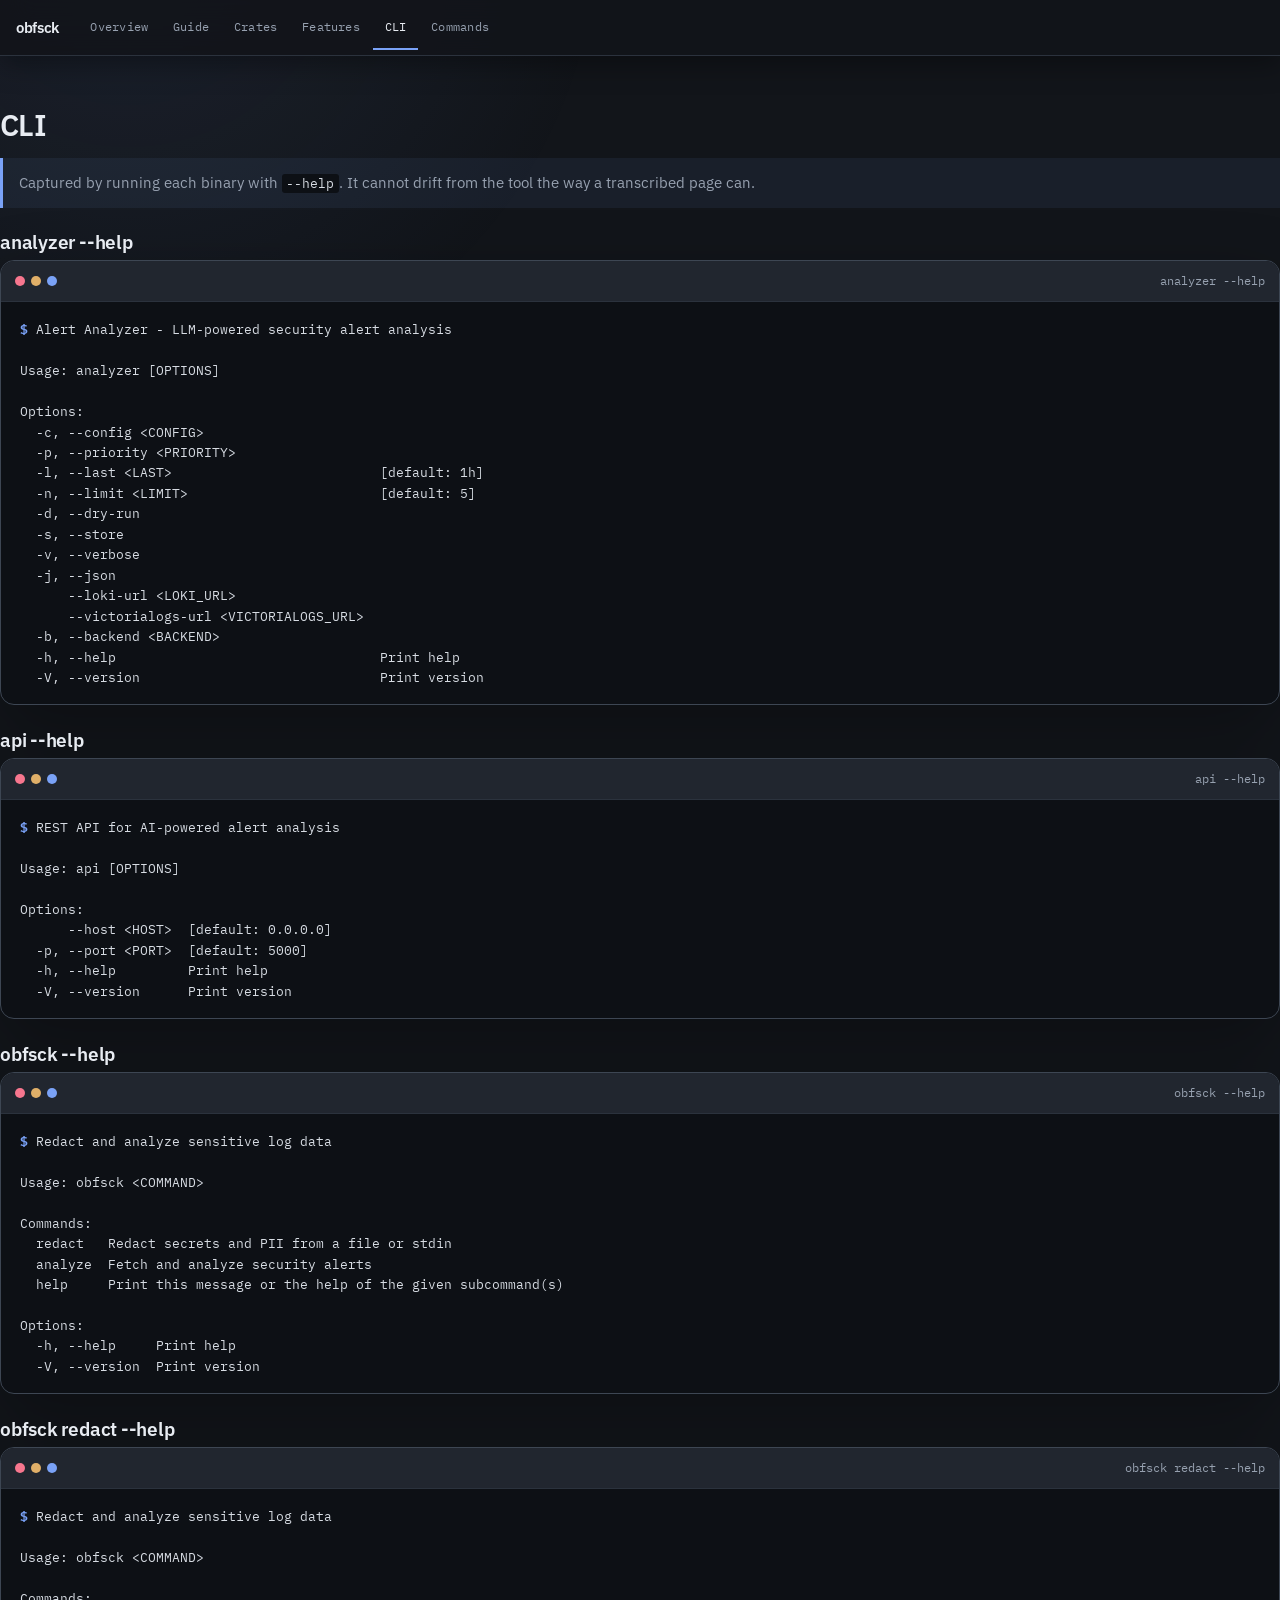
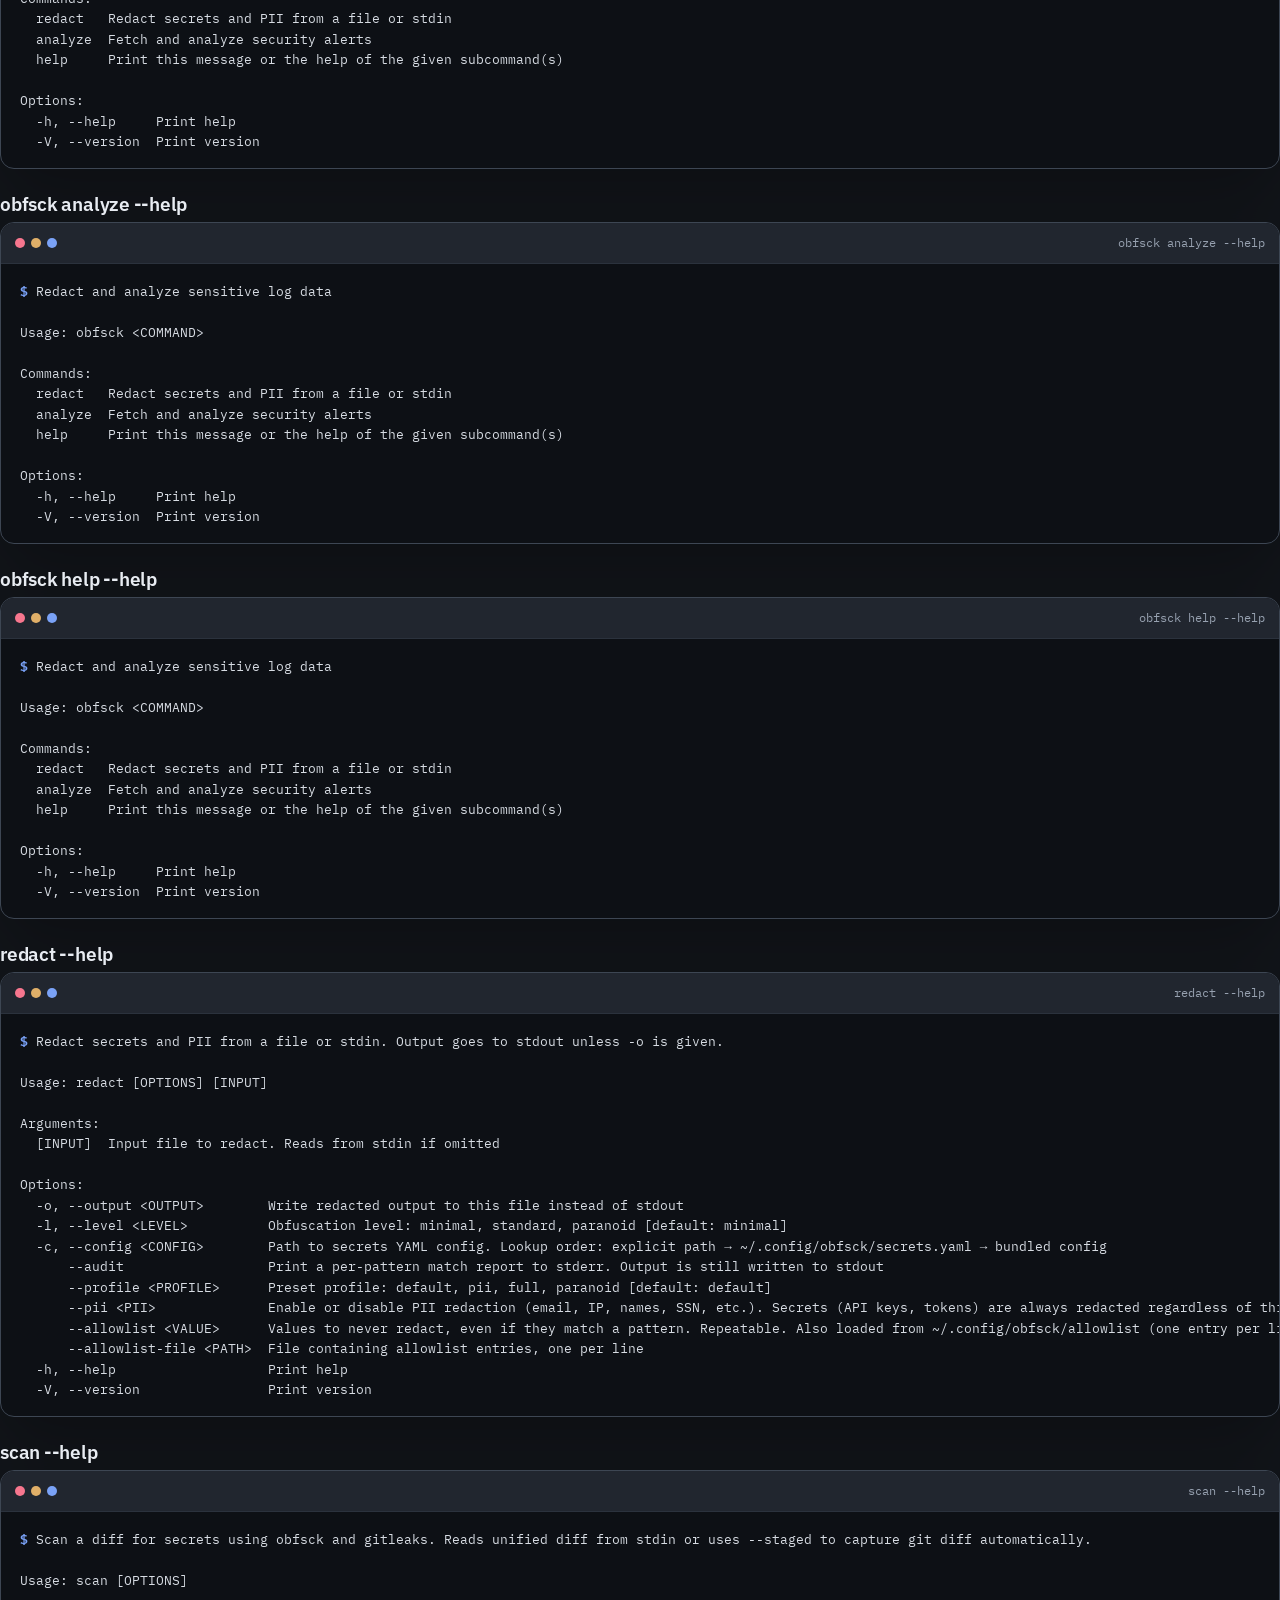
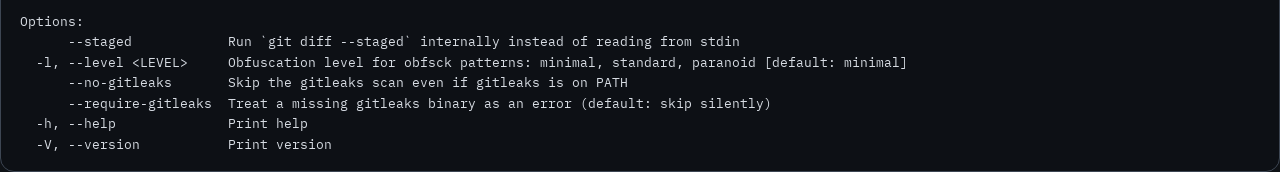
==== site/cli.html @ 1941f2d4 "docs(site): add public reference site and GitHub Pages deploy The crate had no public-facing surface" ====
<!doctype html>
<html lang="en">
  <head>
    <meta charset="utf-8">
    <meta name="viewport" content="width=device-width, initial-scale=1">
    <meta name="description" content="Redacts secrets and PII from log lines and structured text.">
    <title>obfsck CLI</title>
    <link rel="stylesheet" href="style.css">
  </head>
  <body>
    <a class="skip-link" href="#main">Skip to content</a>
    <nav class="nav" aria-label="Primary">
      <a href="index.html" class="brand">obfsck</a>
      <a href="index.html">Overview</a>
      <a href="guide.html">Guide</a>
      <a href="crates.html">Crates</a>
      <a href="features.html">Features</a>
      <a href="cli.html" aria-current="page">CLI</a>
      <a href="commands.html">Commands</a>
    </nav>

    <main id="main">
      <section id="cli" class="reveal">
        <h2>CLI</h2>
        <p class="note">
          Captured by running each binary with <code>--help</code>. It cannot
          drift from the tool the way a transcribed page can.
        </p>
        <h3 id="analyzer---help">analyzer --help</h3>
<div class="terminal">
  <div class="terminal-bar"><span class="label">analyzer --help</span></div>
  <pre><span class="prompt">$</span> Alert Analyzer - LLM-powered security alert analysis

Usage: analyzer [OPTIONS]

Options:
  -c, --config &lt;CONFIG&gt;                      
  -p, --priority &lt;PRIORITY&gt;                  
  -l, --last &lt;LAST&gt;                          [default: 1h]
  -n, --limit &lt;LIMIT&gt;                        [default: 5]
  -d, --dry-run                              
  -s, --store                                
  -v, --verbose                              
  -j, --json                                 
      --loki-url &lt;LOKI_URL&gt;                  
      --victorialogs-url &lt;VICTORIALOGS_URL&gt;  
  -b, --backend &lt;BACKEND&gt;                    
  -h, --help                                 Print help
  -V, --version                              Print version
</pre>
</div>
        <h3 id="api---help">api --help</h3>
<div class="terminal">
  <div class="terminal-bar"><span class="label">api --help</span></div>
  <pre><span class="prompt">$</span> REST API for AI-powered alert analysis

Usage: api [OPTIONS]

Options:
      --host &lt;HOST&gt;  [default: 0.0.0.0]
  -p, --port &lt;PORT&gt;  [default: 5000]
  -h, --help         Print help
  -V, --version      Print version
</pre>
</div>
        <h3 id="obfsck---help">obfsck --help</h3>
<div class="terminal">
  <div class="terminal-bar"><span class="label">obfsck --help</span></div>
  <pre><span class="prompt">$</span> Redact and analyze sensitive log data

Usage: obfsck &lt;COMMAND&gt;

Commands:
  redact   Redact secrets and PII from a file or stdin
  analyze  Fetch and analyze security alerts
  help     Print this message or the help of the given subcommand(s)

Options:
  -h, --help     Print help
  -V, --version  Print version
</pre>
</div>
        <h3 id="obfsck-redact---help">obfsck redact --help</h3>
<div class="terminal">
  <div class="terminal-bar"><span class="label">obfsck redact --help</span></div>
  <pre><span class="prompt">$</span> Redact and analyze sensitive log data

Usage: obfsck &lt;COMMAND&gt;

Commands:
  redact   Redact secrets and PII from a file or stdin
  analyze  Fetch and analyze security alerts
  help     Print this message or the help of the given subcommand(s)

Options:
  -h, --help     Print help
  -V, --version  Print version
</pre>
</div>
        <h3 id="obfsck-analyze---help">obfsck analyze --help</h3>
<div class="terminal">
  <div class="terminal-bar"><span class="label">obfsck analyze --help</span></div>
  <pre><span class="prompt">$</span> Redact and analyze sensitive log data

Usage: obfsck &lt;COMMAND&gt;

Commands:
  redact   Redact secrets and PII from a file or stdin
  analyze  Fetch and analyze security alerts
  help     Print this message or the help of the given subcommand(s)

Options:
  -h, --help     Print help
  -V, --version  Print version
</pre>
</div>
        <h3 id="obfsck-help---help">obfsck help --help</h3>
<div class="terminal">
  <div class="terminal-bar"><span class="label">obfsck help --help</span></div>
  <pre><span class="prompt">$</span> Redact and analyze sensitive log data

Usage: obfsck &lt;COMMAND&gt;

Commands:
  redact   Redact secrets and PII from a file or stdin
  analyze  Fetch and analyze security alerts
  help     Print this message or the help of the given subcommand(s)

Options:
  -h, --help     Print help
  -V, --version  Print version
</pre>
</div>
        <h3 id="redact---help">redact --help</h3>
<div class="terminal">
  <div class="terminal-bar"><span class="label">redact --help</span></div>
  <pre><span class="prompt">$</span> Redact secrets and PII from a file or stdin. Output goes to stdout unless -o is given.

Usage: redact [OPTIONS] [INPUT]

Arguments:
  [INPUT]  Input file to redact. Reads from stdin if omitted

Options:
  -o, --output &lt;OUTPUT&gt;        Write redacted output to this file instead of stdout
  -l, --level &lt;LEVEL&gt;          Obfuscation level: minimal, standard, paranoid [default: minimal]
  -c, --config &lt;CONFIG&gt;        Path to secrets YAML config. Lookup order: explicit path → ~/.config/obfsck/secrets.yaml → bundled config
      --audit                  Print a per-pattern match report to stderr. Output is still written to stdout
      --profile &lt;PROFILE&gt;      Preset profile: default, pii, full, paranoid [default: default]
      --pii &lt;PII&gt;              Enable or disable PII redaction (email, IP, names, SSN, etc.). Secrets (API keys, tokens) are always redacted regardless of this flag. Accepted values: on, off, true, false, yes, no, 1, 0 [default: on]
      --allowlist &lt;VALUE&gt;      Values to never redact, even if they match a pattern. Repeatable. Also loaded from ~/.config/obfsck/allowlist (one entry per line)
      --allowlist-file &lt;PATH&gt;  File containing allowlist entries, one per line
  -h, --help                   Print help
  -V, --version                Print version
</pre>
</div>
        <h3 id="scan---help">scan --help</h3>
<div class="terminal">
  <div class="terminal-bar"><span class="label">scan --help</span></div>
  <pre><span class="prompt">$</span> Scan a diff for secrets using obfsck and gitleaks. Reads unified diff from stdin or uses --staged to capture git diff automatically.

Usage: scan [OPTIONS]

Options:
      --staged            Run `git diff --staged` internally instead of reading from stdin
  -l, --level &lt;LEVEL&gt;     Obfuscation level for obfsck patterns: minimal, standard, paranoid [default: minimal]
      --no-gitleaks       Skip the gitleaks scan even if gitleaks is on PATH
      --require-gitleaks  Treat a missing gitleaks binary as an error (default: skip silently)
  -h, --help              Print help
  -V, --version           Print version
</pre>
</div>
      </section>
    </main>
  </body>
</html>
---- site/style.css ----
/* ============================================================
   obfsck -- static site stylesheet
   https://github.com/89jobrien/obfsck

   Assembled by the repo-reference-site skill. Three parts:

     1. design tokens (below)
     2. the SHARED COMPONENT LAYER, identical in every repo
     3. the signature section, at the end

   Edit (1) and (3) directly. To change (2), edit it in this skill and re-run
   scripts/assemble-css.sh for each repo; never hand-fork the middle.
   ============================================================ */

/* ============================================================
   obfsck — design tokens

   REPLACE: say why this palette fits this project and its audience.
   The pilots each justify theirs: minibox wears Gruvbox because its
   own terminal output does, sparkfile wears a drafting grid because
   it emits files. A palette picked because it looked tidy is the
   thing to avoid.

   Two inks beyond the accent carry meaning here; name what each one
   means before using it.
   ============================================================ */

/* Default faces are wired up and working, so the generated site validates
   the moment it is composed. fetch-fonts.sh must be run with the same
   families:

     bash fetch-fonts.sh <repo> "ibm-plex-sans:var" "ibm-plex-mono:400" "ibm-plex-mono:700"

   Swap the families and the blocks together -- a @font-face pointing at a
   file that was never fetched fails validation, not just the browser. */
@font-face {
  font-family: "IBM Plex Sans";
  font-style: normal;
  font-weight: 100 700;
  font-display: swap;
  src: url("fonts/ibm-plex-sans-latin-wght-normal.woff2") format("woff2");
  unicode-range: U+0000-00FF, U+0131, U+0152-0153, U+02BB-02BC, U+02C6, U+02DA, U+02DC,
    U+0304, U+0308, U+0329, U+2000-206F, U+20AC, U+2122, U+2191, U+2193, U+2212, U+2215,
    U+FEFF, U+FFFD;
}

@font-face {
  font-family: "IBM Plex Mono";
  font-style: normal;
  font-weight: 400;
  font-display: swap;
  src: url("fonts/ibm-plex-mono-latin-400-normal.woff2") format("woff2");
  unicode-range: U+0000-00FF, U+0131, U+0152-0153, U+02BB-02BC, U+02C6, U+02DA, U+02DC,
    U+0304, U+0308, U+0329, U+2000-206F, U+20AC, U+2122, U+2191, U+2193, U+2212, U+2215,
    U+FEFF, U+FFFD;
}

@font-face {
  font-family: "IBM Plex Mono";
  font-style: normal;
  font-weight: 700;
  font-display: swap;
  src: url("fonts/ibm-plex-mono-latin-700-normal.woff2") format("woff2");
  unicode-range: U+0000-00FF, U+0131, U+0152-0153, U+02BB-02BC, U+02C6, U+02DA, U+02DC,
    U+0304, U+0308, U+0329, U+2000-206F, U+20AC, U+2122, U+2191, U+2193, U+2212, U+2215,
    U+FEFF, U+FFFD;
}

:root {
  color-scheme: dark;

  /* type ---------------------------------------------------------------- */
  --font-display: "IBM Plex Sans", ui-sans-serif, system-ui, sans-serif;
  --font-body: "IBM Plex Sans", ui-sans-serif, system-ui, sans-serif;
  --font-mono: "IBM Plex Mono", ui-monospace, SFMono-Regular, monospace;

  --font-display-weight: 600;
  --font-body-weight: 400;
  --font-body-strong: 600;
  --display-tracking: -0.02em;
  --display-tracking-body: -0.012em;
  --brand-tracking: -0.02em;

  --font-size-xs: 0.72rem;
  --font-size-sm: 0.84rem;
  --font-size-md: 1.18rem;
  --font-size-lg: clamp(1.42rem, 2.6vw, 1.9rem);
  --font-size-2xl: clamp(2.1rem, 4.6vw, 3.3rem);
  --font-size-display: clamp(2.8rem, 9vw, 6rem);

  /* palette ------------------------------------------------------------- */
  --color-bg: #12151a;
  --color-surface: #191d24;
  --color-surface-raised: #21262f;
  --color-surface-sunken: #0d1015;
  --color-fg: #e8ecf2;
  --color-fg-muted: #97a1b0;
  --color-accent: #7aa2f7;
  --color-accent-hover: #9db9ff;
  --color-accent-fg: #0b0e13;
  --color-border: #2b323d;
  --color-border-strong: #3d4653;
  --color-focus: #f0b429;

  /* second ink: state this project's signature uses ------------------------ */
  --color-ink-2: #f0b429;

  --color-nav-bg: rgb(18 21 26 / 0.9);
  --color-row-hover: rgb(122 162 247 / 0.05);
  --color-note-bg: rgb(122 162 247 / 0.07);
  --color-pill-neutral-bg: rgb(151 161 176 / 0.15);
  --color-code-bg: #0d1015;
  --color-code-fg: #d7dce3;
  --color-terminal-bg: #0d1015;
  --color-terminal-fg: #d7dce3;
  --color-dot-1: #f7768e;
  --color-dot-2: #e0af68;
  --color-dot-3: #7aa2f7;

  --color-signal-ok: #7aa2f7;
  --color-signal-ok-bg: rgb(122 162 247 / 0.14);
  --color-signal-warn: #e0af68;
  --color-signal-warn-bg: rgb(224 175 104 / 0.15);
  --color-signal-err: #f7768e;
  --color-signal-err-bg: rgb(247 118 142 / 0.14);

  /* form ---------------------------------------------------------------- */
  --radius-xs: 3px;
  --radius: 8px;
  --radius-lg: 14px;
  --radius-pill: 3px;
  --content-width: 1080px;
  --content-width-narrow: 900px;
  --stat-columns: 4;
  --terminal-min-height: 18rem;

  --shadow-card: 0 10px 30px rgb(0 0 0 / 0.34);
  --shadow-terminal: 0 24px 70px rgb(0 0 0 / 0.3);
  --shadow-nav: 0 8px 28px rgb(0 0 0 / 0.36);
  --shadow-button: 0 8px 20px -8px rgb(122 162 247 / 0.5);

  /* atmosphere: state what these washes are doing ------------------------- */
  --atmosphere-image: radial-gradient(circle at 10% -8%, rgb(122 162 247 / 0.09), transparent 30rem);
  --atmosphere-size: auto;
  --grain-image: radial-gradient(rgb(232 236 242 / 0.03) 0.5px, transparent 0.5px);
  --grain-opacity: 1;
  --grain-blend: normal;
}

/* >>> SHARED-LAYER:BEGIN
   SHARED COMPONENT LAYER
   ------------------------------------------------------------------------
   This block is byte-identical in every repo that uses the reference-site
   pattern. It is the only part of a repo's site stylesheet that is not
   repo-specific.

   A repo's stylesheet is exactly three parts:

       1. design tokens       (:root, @font-face)  -- repo-specific
       2. SHARED COMPONENT LAYER (this block)    -- identical everywhere
       3. signature section   (at the end)        -- repo-specific

   Edit (1) and (3) freely. Change this block only by changing it in every
   repo at once -- scripts/assemble-css.sh does that and fails on drift.
   The site directory is site/ by default, overridable with SITE_DIR.

   Adding a class here means every repo gains it. That is the point: it keeps
   the sites one system instead of N forks.
   ---------------------------------------------------------------------- */

/* ============================================================
   SHARED COMPONENT LAYER
   Identical across crux, doob, and devloop. Do not edit
   per-repo: the design tokens above and the signature section
   below are the only repo-specific parts.
   ============================================================ */

/* --- reset --- */

*,
*::before,
*::after {
  box-sizing: border-box;
  margin: 0;
  padding: 0;
}

html {
  scroll-behavior: smooth;
  scroll-padding-top: 5rem;
}

body {
  min-width: 280px;
  min-height: 100vh;
  background: var(--color-bg);
  color: var(--color-fg);
  font-family: var(--font-body);
  font-size: 15px;
  font-weight: var(--font-body-weight);
  line-height: 1.7;
  -webkit-font-smoothing: antialiased;
  text-rendering: optimizeLegibility;
}

img,
svg {
  display: block;
  max-width: 100%;
  height: auto;
}

button,
input,
select,
textarea {
  font: inherit;
  color: inherit;
}

::selection {
  background: var(--color-accent);
  color: var(--color-accent-fg);
}

/* --- atmosphere ------------------------------------------------
   Two layers maximum, per the background bank. Each repo picks
   its recipe in the token block via --atmosphere-image. */

body::before {
  position: fixed;
  inset: 0;
  z-index: -2;
  background-image: var(--atmosphere-image);
  background-size: var(--atmosphere-size);
  content: "";
  pointer-events: none;
}

body::after {
  position: fixed;
  inset: 0;
  z-index: -1;
  opacity: var(--grain-opacity);
  background-image: var(--grain-image);
  content: "";
  pointer-events: none;
  mix-blend-mode: var(--grain-blend);
}

/* --- links and focus --- */

a {
  color: var(--color-accent);
  text-decoration-thickness: 1px;
  text-underline-offset: 0.18em;
}

a:hover {
  color: var(--color-accent-hover);
}

a:focus-visible,
[tabindex]:focus-visible,
summary:focus-visible {
  border-radius: var(--radius-xs);
  outline: 2px solid var(--color-focus);
  outline-offset: 3px;
}

.skip-link {
  position: fixed;
  top: 0.75rem;
  left: 0.75rem;
  z-index: 1000;
  padding: 0.55rem 0.85rem;
  transform: translateY(-200%);
  border-radius: var(--radius-xs);
  background: var(--color-accent);
  color: var(--color-accent-fg);
  font-family: var(--font-mono);
  font-size: var(--font-size-xs);
  font-weight: 700;
}

.skip-link:focus {
  transform: translateY(0);
}

/* --- nav --- */

.nav {
  position: sticky;
  top: 0;
  z-index: 100;
  display: flex;
  min-height: 56px;
  padding: 0 1rem;
  gap: 0.15rem;
  align-items: center;
  overflow-x: auto;
  border-bottom: 1px solid var(--color-border);
  background: var(--color-nav-bg);
  box-shadow: var(--shadow-nav);
  scrollbar-width: thin;
  backdrop-filter: blur(14px);
}

.nav .brand {
  flex: 0 0 auto;
  margin-right: 1.1rem;
  color: var(--color-fg);
  font-family: var(--font-display);
  font-size: 0.95rem;
  font-weight: var(--font-display-weight);
  letter-spacing: var(--brand-tracking);
  text-decoration: none;
  white-space: nowrap;
}

.nav .brand .mark {
  color: var(--color-accent);
}

.nav a:not(.brand) {
  display: grid;
  flex: 0 0 auto;
  min-height: 44px;
  padding: 0 0.7rem;
  place-items: center;
  border-bottom: 2px solid transparent;
  color: var(--color-fg-muted);
  font-family: var(--font-mono);
  font-size: var(--font-size-xs);
  letter-spacing: 0.02em;
  text-decoration: none;
  white-space: nowrap;
}

.nav a:not(.brand):hover,
.nav a[aria-current="page"] {
  border-bottom-color: var(--color-accent);
  color: var(--color-fg);
}

/* --- page frame --- */

.page {
  width: min(100% - 2rem, var(--content-width));
  margin: 0 auto;
  padding: clamp(2rem, 5vw, 4rem) 0 5rem;
}

.page-head {
  position: relative;
  max-width: 62rem;
  margin-bottom: clamp(2rem, 5vw, 3.5rem);
  padding-bottom: 1.6rem;
  border-bottom: 1px solid var(--color-border);
}

.page-head::after {
  position: absolute;
  bottom: -1px;
  left: 0;
  width: min(11rem, 42%);
  height: 2px;
  background: linear-gradient(90deg, var(--color-accent), transparent);
  content: "";
}

.eyebrow {
  display: block;
  margin-bottom: 0.6rem;
  color: var(--color-accent);
  font-family: var(--font-mono);
  font-size: var(--font-size-xs);
  font-weight: 700;
  letter-spacing: 0.15em;
  text-transform: uppercase;
}

.meta-row {
  display: flex;
  flex-wrap: wrap;
  margin-top: 1.25rem;
  gap: 0.5rem;
}

.meta {
  padding: 0.26rem 0.55rem;
  border: 1px solid var(--color-border);
  border-radius: var(--radius-xs);
  color: var(--color-fg-muted);
  font-family: var(--font-mono);
  font-size: var(--font-size-xs);
}

/* --- headings and prose --- */

h1,
h2,
h3 {
  font-family: var(--font-display);
  font-weight: var(--font-display-weight);
  letter-spacing: var(--display-tracking);
  line-height: 1.12;
}

h1 {
  max-width: 20ch;
  margin-bottom: 0.7rem;
  font-size: var(--font-size-2xl);
}

h2 {
  margin: 3.25rem 0 0.9rem;
  font-size: var(--font-size-lg);
}

h3 {
  margin: 1.4rem 0 0.35rem;
  font-size: var(--font-size-md);
  letter-spacing: var(--display-tracking-body);
  line-height: 1.3;
}

p {
  margin-bottom: 0.9rem;
}

.lead {
  max-width: 68ch;
  color: var(--color-fg-muted);
  font-size: var(--font-size-md);
  line-height: 1.6;
}

.section-intro {
  max-width: 66ch;
  margin-bottom: 1.4rem;
  color: var(--color-fg-muted);
}

section + section {
  margin-top: 1.25rem;
}

ul,
ol {
  margin: 0.5rem 0 1rem 1.3rem;
}

li {
  margin-bottom: 0.32rem;
}

strong {
  font-weight: var(--font-body-strong);
}

hr {
  margin: 2.5rem 0;
  border: 0;
  border-top: 1px solid var(--color-border);
}

/* --- cards and grids --- */

.card,
.panel {
  margin: 1rem 0;
  padding: clamp(1rem, 2.6vw, 1.5rem);
  border: 1px solid var(--color-border);
  border-radius: var(--radius);
  background: var(--color-surface);
  box-shadow: var(--shadow-card);
}

.card > :first-child,
.panel > :first-child {
  margin-top: 0;
}

.card > :last-child,
.panel > :last-child {
  margin-bottom: 0;
}

.card h3,
.panel h3 {
  margin-top: 0.5rem;
}

.grid-2,
.grid-3,
.card-grid {
  display: grid;
  gap: 1rem;
}

.grid-2 {
  grid-template-columns: repeat(2, minmax(0, 1fr));
}

.grid-3,
.card-grid {
  grid-template-columns: repeat(3, minmax(0, 1fr));
}

.feature-card {
  position: relative;
  margin: 0;
  padding: 1.15rem;
  overflow: hidden;
  border: 1px solid var(--color-border);
  border-radius: var(--radius);
  background: var(--color-surface-raised);
}

.feature-card > :first-child {
  margin-top: 0;
}

.feature-card > :last-child {
  margin-bottom: 0;
}

.feature-card h3 {
  margin-top: 0.8rem;
}

.feature-card p {
  color: var(--color-fg-muted);
  font-size: var(--font-size-sm);
}

/* --- tables --- */

.table-wrap {
  margin: 1rem 0;
  overflow-x: auto;
  border: 1px solid var(--color-border);
  border-radius: var(--radius);
  background: var(--color-surface-sunken);
  scrollbar-color: var(--color-border-strong) var(--color-bg);
}

table {
  display: table;
  width: 100%;
  min-width: 40rem;
  border-collapse: collapse;
  font-size: var(--font-size-sm);
}

caption {
  padding: 0.8rem 1rem;
  color: var(--color-fg-muted);
  font-family: var(--font-mono);
  font-size: var(--font-size-xs);
  text-align: left;
}

th,
td {
  padding: 0.68rem 0.85rem;
  border-bottom: 1px solid var(--color-border);
  text-align: left;
  vertical-align: top;
}

th {
  color: var(--color-fg-muted);
  font-family: var(--font-mono);
  font-size: 0.73rem;
  font-weight: 700;
  letter-spacing: 0.06em;
  text-transform: uppercase;
}

tbody tr:last-child > * {
  border-bottom: 0;
}

tbody tr:hover {
  background: var(--color-row-hover);
}

/* a full-width band that splits one table into named sections */
.group-row th {
  padding: 0.5rem 0.85rem;
  border-top: 1px solid var(--color-border-strong);
  border-bottom: 1px solid var(--color-border-strong);
  background: var(--color-surface-sunken);
  color: var(--color-accent);
  font-family: var(--font-mono);
  font-size: 0.73rem;
  font-weight: 700;
  letter-spacing: 0.06em;
  text-transform: uppercase;
}

td code,
th code {
  white-space: nowrap;
}

/* --- code --- */

code {
  padding: 0.08em 0.34em;
  border-radius: var(--radius-xs);
  background: var(--color-code-bg);
  color: var(--color-code-fg);
  font-family: var(--font-mono);
  font-size: 0.87em;
}

pre {
  margin: 1rem 0;
  padding: 1.05rem 1.2rem;
  overflow-x: auto;
  border: 1px solid var(--color-border);
  border-radius: var(--radius);
  background: var(--color-code-bg);
  color: var(--color-code-fg);
  font-family: var(--font-mono);
  font-size: 0.79rem;
  line-height: 1.62;
  tab-size: 2;
}

pre code {
  padding: 0;
  background: none;
  color: inherit;
  font-size: inherit;
}

/* --- terminal --- */

.terminal {
  overflow: hidden;
  border: 1px solid var(--color-border-strong);
  border-radius: var(--radius-lg);
  background: var(--color-terminal-bg);
  box-shadow: var(--shadow-terminal);
}

.terminal-bar {
  display: flex;
  padding: 0.65rem 0.85rem;
  gap: 0.4rem;
  align-items: center;
  border-bottom: 1px solid var(--color-border);
  background: var(--color-surface-raised);
}

.terminal-bar::before {
  width: 0.62rem;
  height: 0.62rem;
  border-radius: 50%;
  background: var(--color-dot-1);
  box-shadow: 1rem 0 var(--color-dot-2), 2rem 0 var(--color-dot-3);
  content: "";
}

.terminal-bar .label {
  margin-left: auto;
  color: var(--color-fg-muted);
  font-family: var(--font-mono);
  font-size: var(--font-size-xs);
}

.terminal pre {
  margin: 0;
  border: 0;
  border-radius: 0;
  background: none;
  color: var(--color-terminal-fg);
}

/*
 * Only the hero terminal is a fixed-height showcase. Everywhere else the block
 * is exactly as tall as its own content: padding a one-line command out to
 * 18rem puts a third of the viewport of empty space under it, which is what
 * made a page of short commands read as a page of long ones.
 */
.hero .terminal pre {
  min-height: var(--terminal-min-height, auto);
}

.terminal .prompt {
  color: var(--color-accent);
  font-weight: 700;
}

.terminal .cmt {
  color: var(--color-fg-muted);
}

.terminal .ok {
  color: var(--color-signal-ok);
}

.terminal .warn {
  color: var(--color-signal-warn);
}

.terminal .err {
  color: var(--color-signal-err);
}

/* --- status pills --- */

.pill {
  display: inline-block;
  padding: 0.18rem 0.46rem;
  border-radius: var(--radius-pill);
  font-family: var(--font-mono);
  font-size: 0.67rem;
  font-weight: 700;
  letter-spacing: 0.05em;
  line-height: 1.4;
  text-transform: uppercase;
  white-space: nowrap;
}

.pill-ok,
.pill-active,
.pill-shipped {
  background: var(--color-signal-ok-bg);
  color: var(--color-signal-ok);
}

.pill-partial,
.pill-wip,
.pill-experimental {
  background: var(--color-signal-warn-bg);
  color: var(--color-signal-warn);
}

.pill-none,
.pill-blocked,
.pill-notwired {
  background: var(--color-signal-err-bg);
  color: var(--color-signal-err);
}

.pill-neutral,
.pill-meta {
  background: var(--color-pill-neutral-bg);
  color: var(--color-fg-muted);
}

.status {
  font-family: var(--font-mono);
  font-size: 0.88em;
  font-weight: 700;
  white-space: nowrap;
}

.status-ok {
  color: var(--color-signal-ok);
}

.status-warn,
.status-wip {
  color: var(--color-signal-warn);
}

.status-err {
  color: var(--color-signal-err);
}

.status-off {
  color: var(--color-fg-muted);
}

/* --- notes and callouts --- */

.note,
blockquote {
  margin: 1rem 0;
  padding: 0.75rem 1rem;
  border-left: 3px solid var(--color-accent);
  background: var(--color-note-bg);
  color: var(--color-fg-muted);
}

.note > :last-child,
blockquote > :last-child {
  margin-bottom: 0;
}

.note strong,
blockquote strong {
  color: var(--color-fg);
}

.note-warn {
  border-left-color: var(--color-signal-warn);
  background: var(--color-signal-warn-bg);
}

/* --- diagrams --- */

.diagram {
  margin: 1.25rem 0;
  padding: clamp(0.5rem, 2vw, 1.1rem);
  overflow-x: auto;
  border: 1px solid var(--color-border);
  border-radius: var(--radius);
  background: var(--color-surface-sunken);
}

.diagram img {
  margin: 0 auto;
}

figcaption {
  max-width: 74ch;
  margin: 0.7rem auto 0;
  color: var(--color-fg-muted);
  font-size: var(--font-size-sm);
  text-align: center;
}

/* --- ordered steps --- */

.steps {
  display: grid;
  margin: 0.5rem 0 1rem;
  gap: 0.75rem;
  list-style: none;
  counter-reset: step;
}

.step {
  display: grid;
  padding: 1rem 0;
  grid-template-columns: 2.6rem minmax(0, 1fr);
  gap: 0.9rem;
  border-top: 1px solid var(--color-border);
  counter-increment: step;
}

.step::before {
  color: var(--color-accent);
  content: counter(step, decimal-leading-zero);
  font-family: var(--font-mono);
  font-size: var(--font-size-md);
  font-weight: 700;
}

.step > div > :first-child {
  margin-top: 0;
}

.step > div > :last-child {
  margin-bottom: 0;
}

/* --- actions --- */

.actions {
  display: flex;
  flex-wrap: wrap;
  margin-top: 1.4rem;
  gap: 0.65rem;
}

.button {
  display: inline-flex;
  min-height: 44px;
  padding: 0.55rem 0.95rem;
  align-items: center;
  border: 1px solid var(--color-border-strong);
  border-radius: var(--radius-xs);
  color: var(--color-fg);
  font-family: var(--font-mono);
  font-size: var(--font-size-sm);
  font-weight: 700;
  text-decoration: none;
  transition: transform 0.18s ease, box-shadow 0.18s ease, border-color 0.18s ease,
    color 0.18s ease;
}

.button:hover {
  transform: translateY(-2px);
  border-color: var(--color-accent);
  color: var(--color-accent);
  text-decoration: none;
  box-shadow: var(--shadow-button);
}

.button-primary {
  border-color: var(--color-accent);
  background: var(--color-accent);
  color: var(--color-accent-fg);
}

.button-primary:hover {
  background: var(--color-accent-hover);
  color: var(--color-accent-fg);
}

/* --- faq --- */

.faq {
  margin-top: 1rem;
  border-top: 1px solid var(--color-border);
}

.faq-item {
  border-bottom: 1px solid var(--color-border);
}

.faq-item > summary {
  display: flex;
  min-height: 3rem;
  padding: 1rem 0;
  gap: 1rem;
  align-items: flex-start;
  cursor: pointer;
  font-family: var(--font-display);
  font-size: var(--font-size-md);
  font-weight: var(--font-display-weight);
  letter-spacing: var(--display-tracking-body);
  list-style: none;
  line-height: 1.35;
}

.faq-item > summary::-webkit-details-marker {
  display: none;
}

.faq-item > summary::before {
  flex: 0 0 auto;
  margin-top: 0.15em;
  color: var(--color-accent);
  content: "+";
  font-family: var(--font-mono);
  font-size: 1.1em;
  font-weight: 700;
  line-height: 1;
}

.faq-item[open] > summary::before {
  content: "\2212";
}

.faq-item > summary:hover {
  color: var(--color-accent);
}

.faq-body {
  padding: 0 0 1.25rem 1.9rem;
}

.faq-body > :last-child {
  margin-bottom: 0;
}

/* --- hero and stat strip --- */

.hero {
  position: relative;
  display: grid;
  padding: clamp(2.75rem, 7vw, 6rem) max(1rem, calc((100vw - var(--content-width)) / 2));
  align-items: center;
}

.hero-grid {
  position: relative;
  z-index: 1;
  display: grid;
  grid-template-columns: minmax(0, 1fr) minmax(0, 1.05fr);
  gap: clamp(2rem, 5vw, 4rem);
  align-items: center;
}

.hero h1 {
  max-width: none;
  margin: 0 0 1rem;
  font-size: var(--font-size-display);
  letter-spacing: var(--display-tracking);
}

.hero h1 .mark {
  color: var(--color-accent);
}

.hero .tagline {
  max-width: 46ch;
  margin-bottom: 0;
  color: var(--color-fg-muted);
  font-size: var(--font-size-md);
  line-height: 1.55;
}

.stat-strip {
  display: grid;
  width: min(100% - 2rem, var(--content-width));
  margin: 0 auto;
  grid-template-columns: repeat(var(--stat-columns, 4), minmax(0, 1fr));
  border: 1px solid var(--color-border);
  border-radius: var(--radius);
  background: var(--color-surface-sunken);
}

.stat {
  padding: 1.15rem 0.7rem;
  text-align: center;
}

.stat + .stat {
  border-left: 1px solid var(--color-border);
}

.stat .n {
  color: var(--color-accent);
  font-family: var(--font-display);
  font-size: var(--font-size-lg);
  font-weight: var(--font-display-weight);
  line-height: 1.2;
}

.stat .d {
  margin-top: 0.15rem;
  color: var(--color-fg-muted);
  font-family: var(--font-mono);
  font-size: var(--font-size-xs);
  line-height: 1.4;
}

.home-section {
  width: min(100% - 2rem, var(--content-width-narrow));
  margin: 0 auto;
  padding: clamp(2.5rem, 6vw, 4.5rem) 0;
}

.home-section + .home-section {
  border-top: 1px solid var(--color-border);
}

/* --- footer --- */

.site-foot {
  padding: 2.25rem 1rem;
  border-top: 1px solid var(--color-border);
  color: var(--color-fg-muted);
  font-family: var(--font-mono);
  font-size: var(--font-size-xs);
  text-align: center;
}

.site-foot a {
  color: var(--color-fg-muted);
  text-decoration: underline;
}

.site-foot a:hover {
  color: var(--color-accent);
}

/* --- motion: one orchestrated page-load stagger --- */

.reveal {
  opacity: 0;
  transform: translateY(12px);
  animation: reveal 0.62s cubic-bezier(0.16, 1, 0.3, 1) forwards;
}

.reveal-1 { animation-delay: 0ms; }
.reveal-2 { animation-delay: 90ms; }
.reveal-3 { animation-delay: 180ms; }
.reveal-4 { animation-delay: 270ms; }

@keyframes reveal {
  to {
    opacity: 1;
    transform: none;
  }
}

/* --- responsive --- */

@media (max-width: 980px) {
  .hero-grid {
    grid-template-columns: 1fr;
  }

  .terminal {
    max-width: 40rem;
  }

  .stat-strip {
    grid-template-columns: repeat(2, minmax(0, 1fr));
  }

  .stat + .stat {
    border-left: 0;
  }

  .stat:nth-child(even) {
    border-left: 1px solid var(--color-border);
  }

  .stat:nth-child(n + 3) {
    border-top: 1px solid var(--color-border);
  }
}

@media (max-width: 760px) {
  .grid-3,
  .card-grid {
    grid-template-columns: repeat(2, minmax(0, 1fr));
  }

  .grid-2 {
    grid-template-columns: 1fr;
  }
}

@media (max-width: 520px) {
  .nav {
    padding-inline: 0.6rem;
  }

  .nav .brand {
    margin-right: 0.4rem;
  }

  .page,
  .home-section,
  .stat-strip {
    width: min(100% - 1.2rem, var(--content-width));
  }

  .grid-3,
  .card-grid {
    grid-template-columns: 1fr;
  }

  .hero {
    padding-inline: 0.8rem;
  }

  .faq-body {
    padding-left: 0;
  }
}

@media (prefers-reduced-motion: reduce) {
  html {
    scroll-behavior: auto;
  }

  .reveal {
    opacity: 1;
    transform: none;
    animation: none;
  }

  .button,
  .button:hover {
    transform: none;
    transition: none;
  }
}

@media print {
  :root {
    color-scheme: light;
  }

  body {
    background: #fff;
    color: #111;
  }

  body::before,
  body::after,
  .nav,
  .skip-link,
  .actions,
  .hero .terminal {
    display: none;
  }

  .page,
  .home-section {
    width: 100%;
    padding: 0;
  }

  .card,
  .panel,
  .table-wrap,
  .diagram,
  .stat-strip {
    border-color: #bbb;
    background: none;
    box-shadow: none;
  }

  a,
  code {
    color: #1c3d00;
  }

  .faq-item > summary::before {
    content: "";
  }
}

/* <<< SHARED-LAYER:END */

/* ============================================================
   obfsck — signature

   The shape this site is organised around. Draw it from something the
   project already does — a state machine, a request path, a file it
   emits — rather than from a designer's mood board. If you cannot
   name the thing being drawn, delete this file and use the shared
   layer alone.
   ============================================================ */

.sig {
  margin: 1.5rem 0;
  border: 1px solid var(--color-border);
  border-radius: var(--radius);
  background: var(--color-surface-sunken);
  overflow: hidden;
}

.sig-row {
  display: grid;
  grid-template-columns: minmax(9rem, 15rem) minmax(0, 1fr);
  gap: 0.9rem 1.2rem;
  align-items: baseline;
  padding: 0.72rem 1rem;
  border-top: 1px solid var(--color-border);
}

.sig-row:first-child {
  border-top: 0;
}

.sig-row:hover {
  background: var(--color-row-hover);
}

.sig-name {
  font-family: var(--font-mono);
  font-size: var(--font-size-sm);
  color: var(--color-ink-2);
}

.sig-note {
  font-size: var(--font-size-sm);
  color: var(--color-fg-muted);
}

@media (max-width: 44rem) {
  .sig-row {
    grid-template-columns: minmax(0, 1fr);
    gap: 0.2rem;
  }
}

/* ============================================================
   End of repo-specific sections.

   Self-hosted faces in ./fonts/ are latin subsets pulled from Fontsource
   (SIL Open Font License 1.1). See fonts/README.md for the file list and
   upstream sources. No CDN request is made at render time.

   repo: obfsck
   ============================================================ */
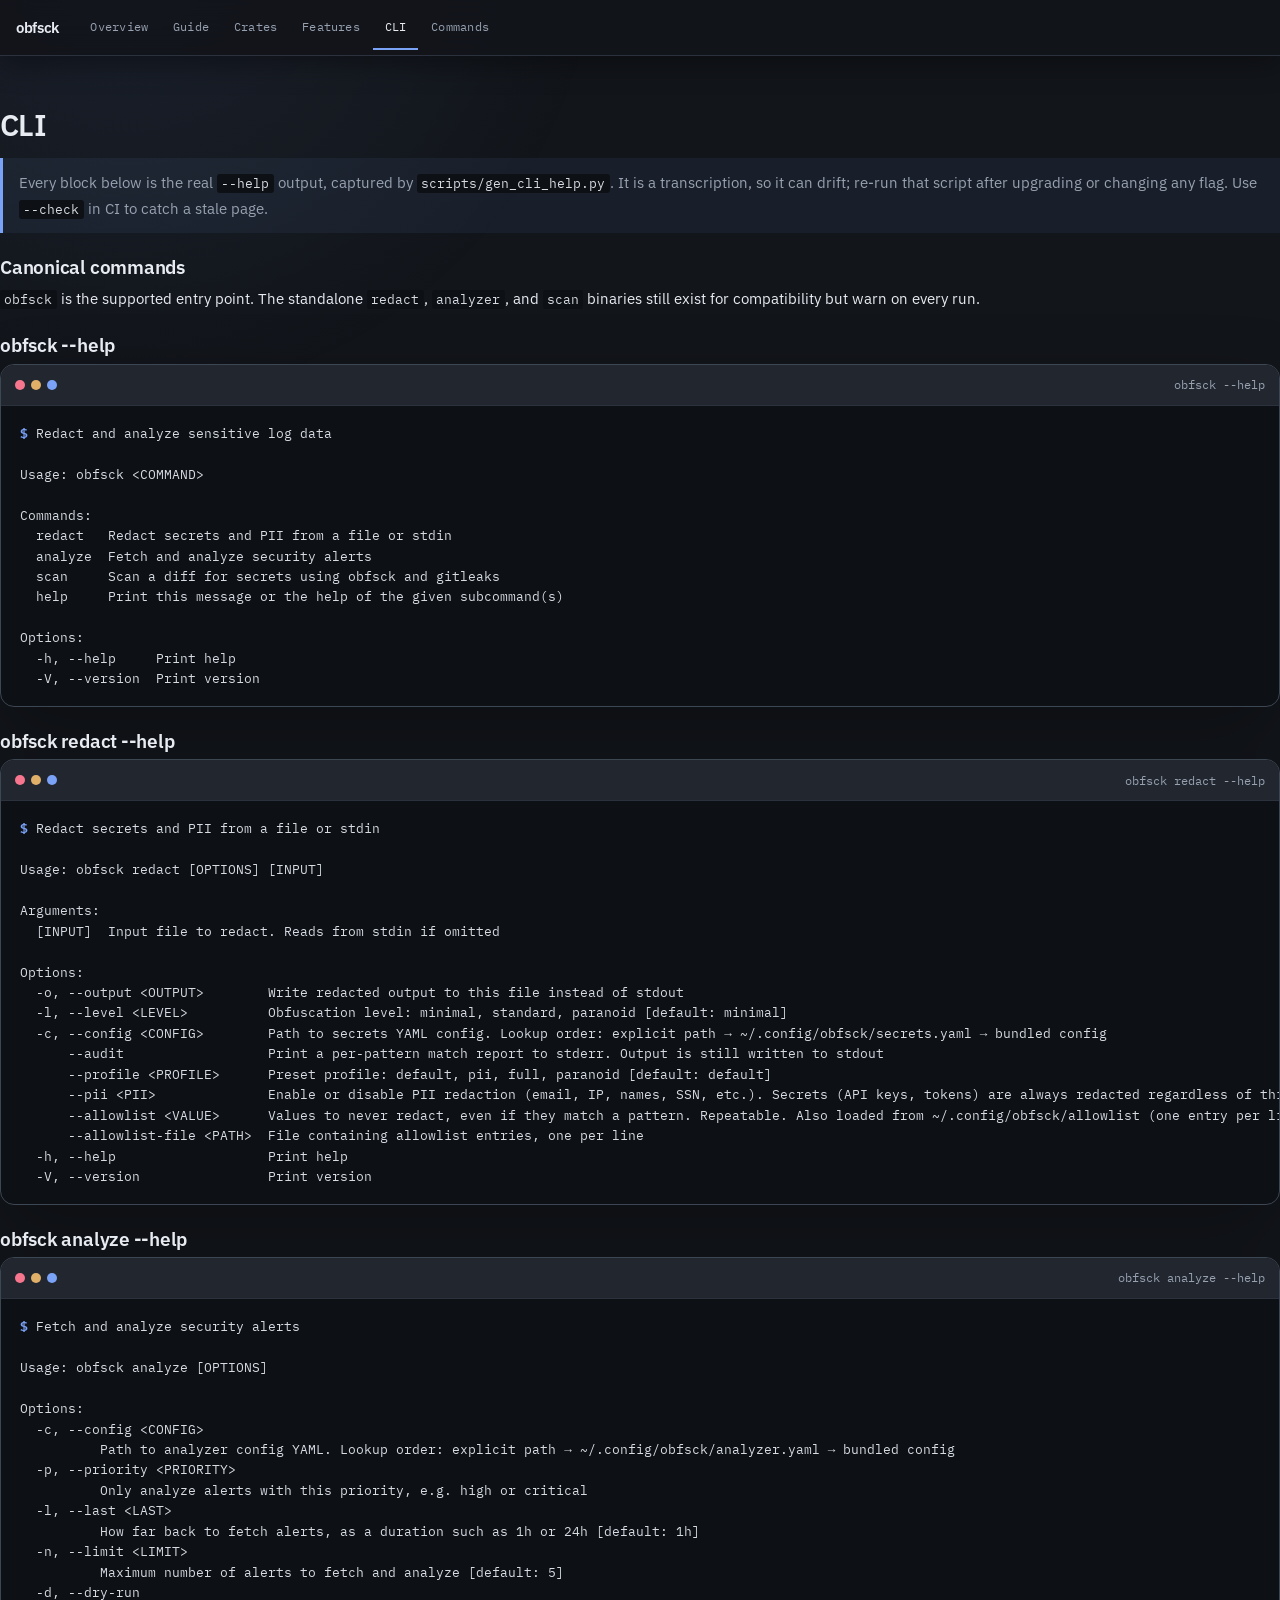
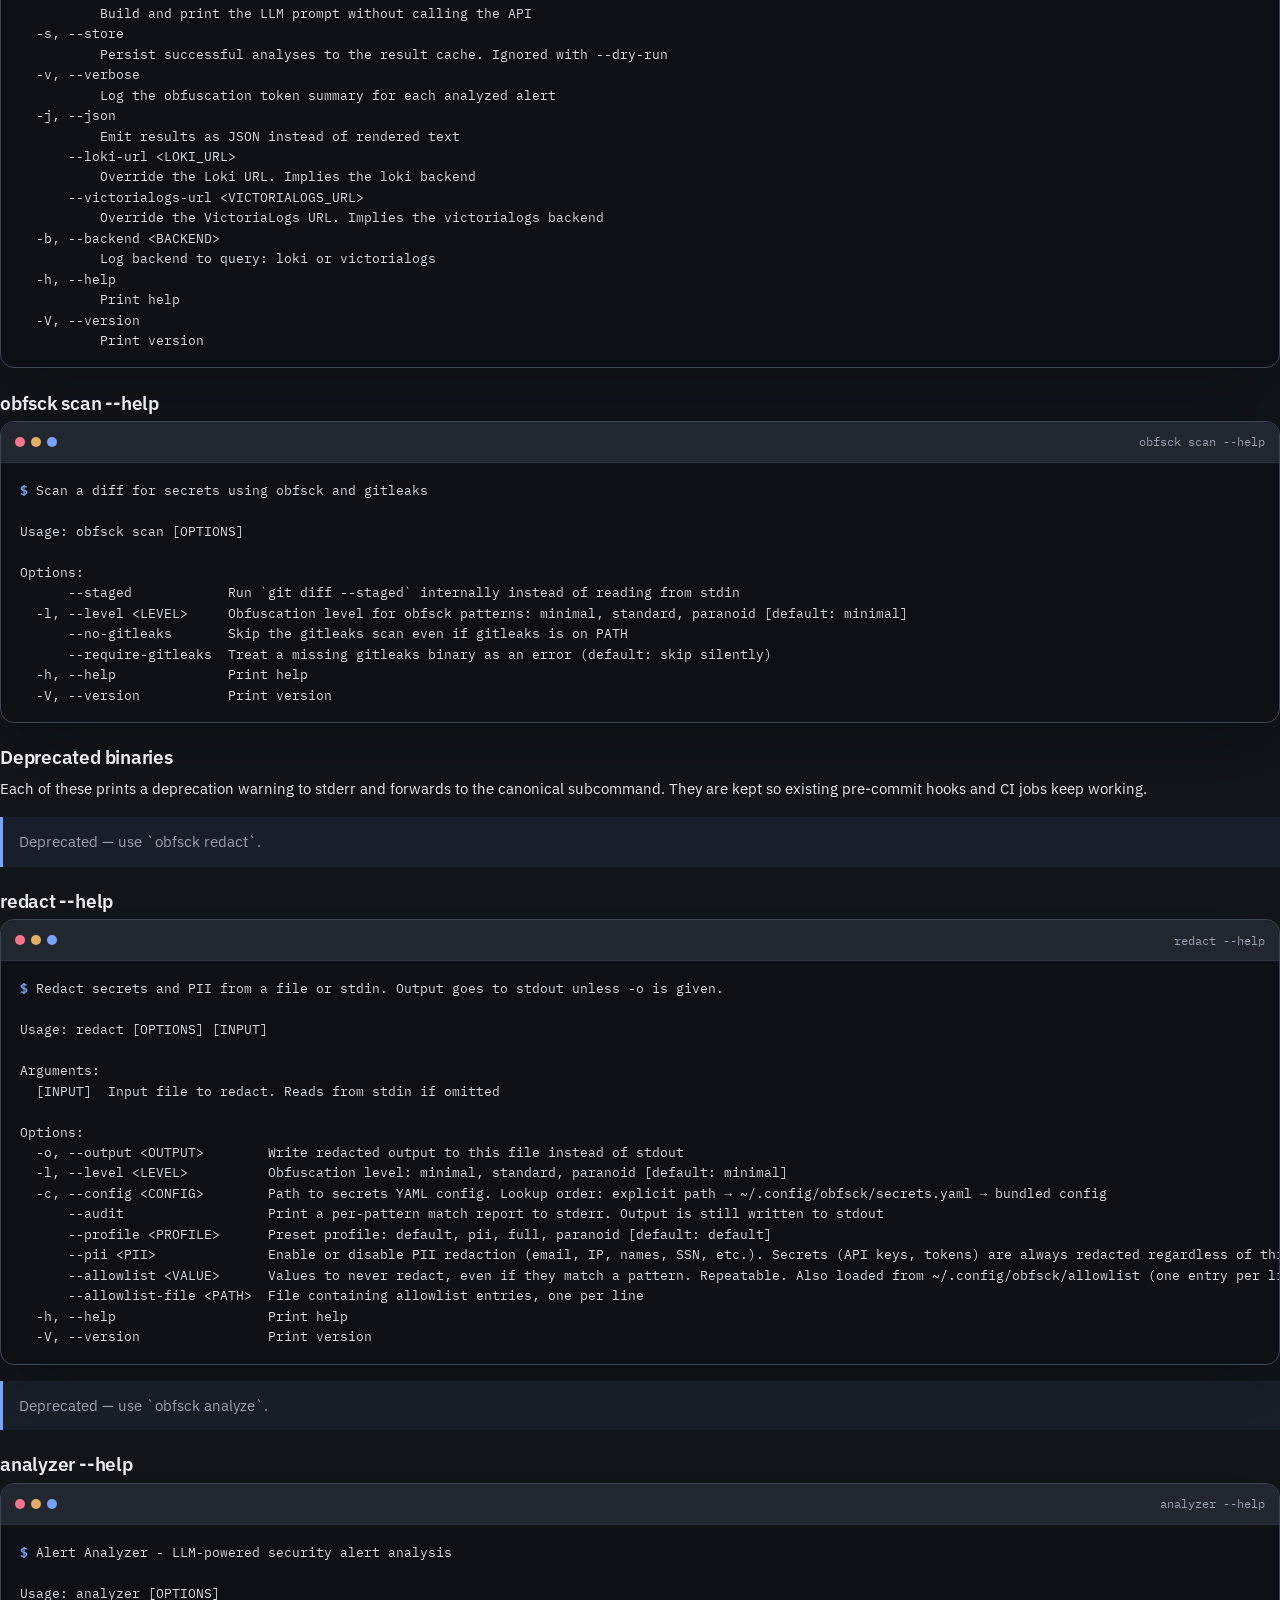
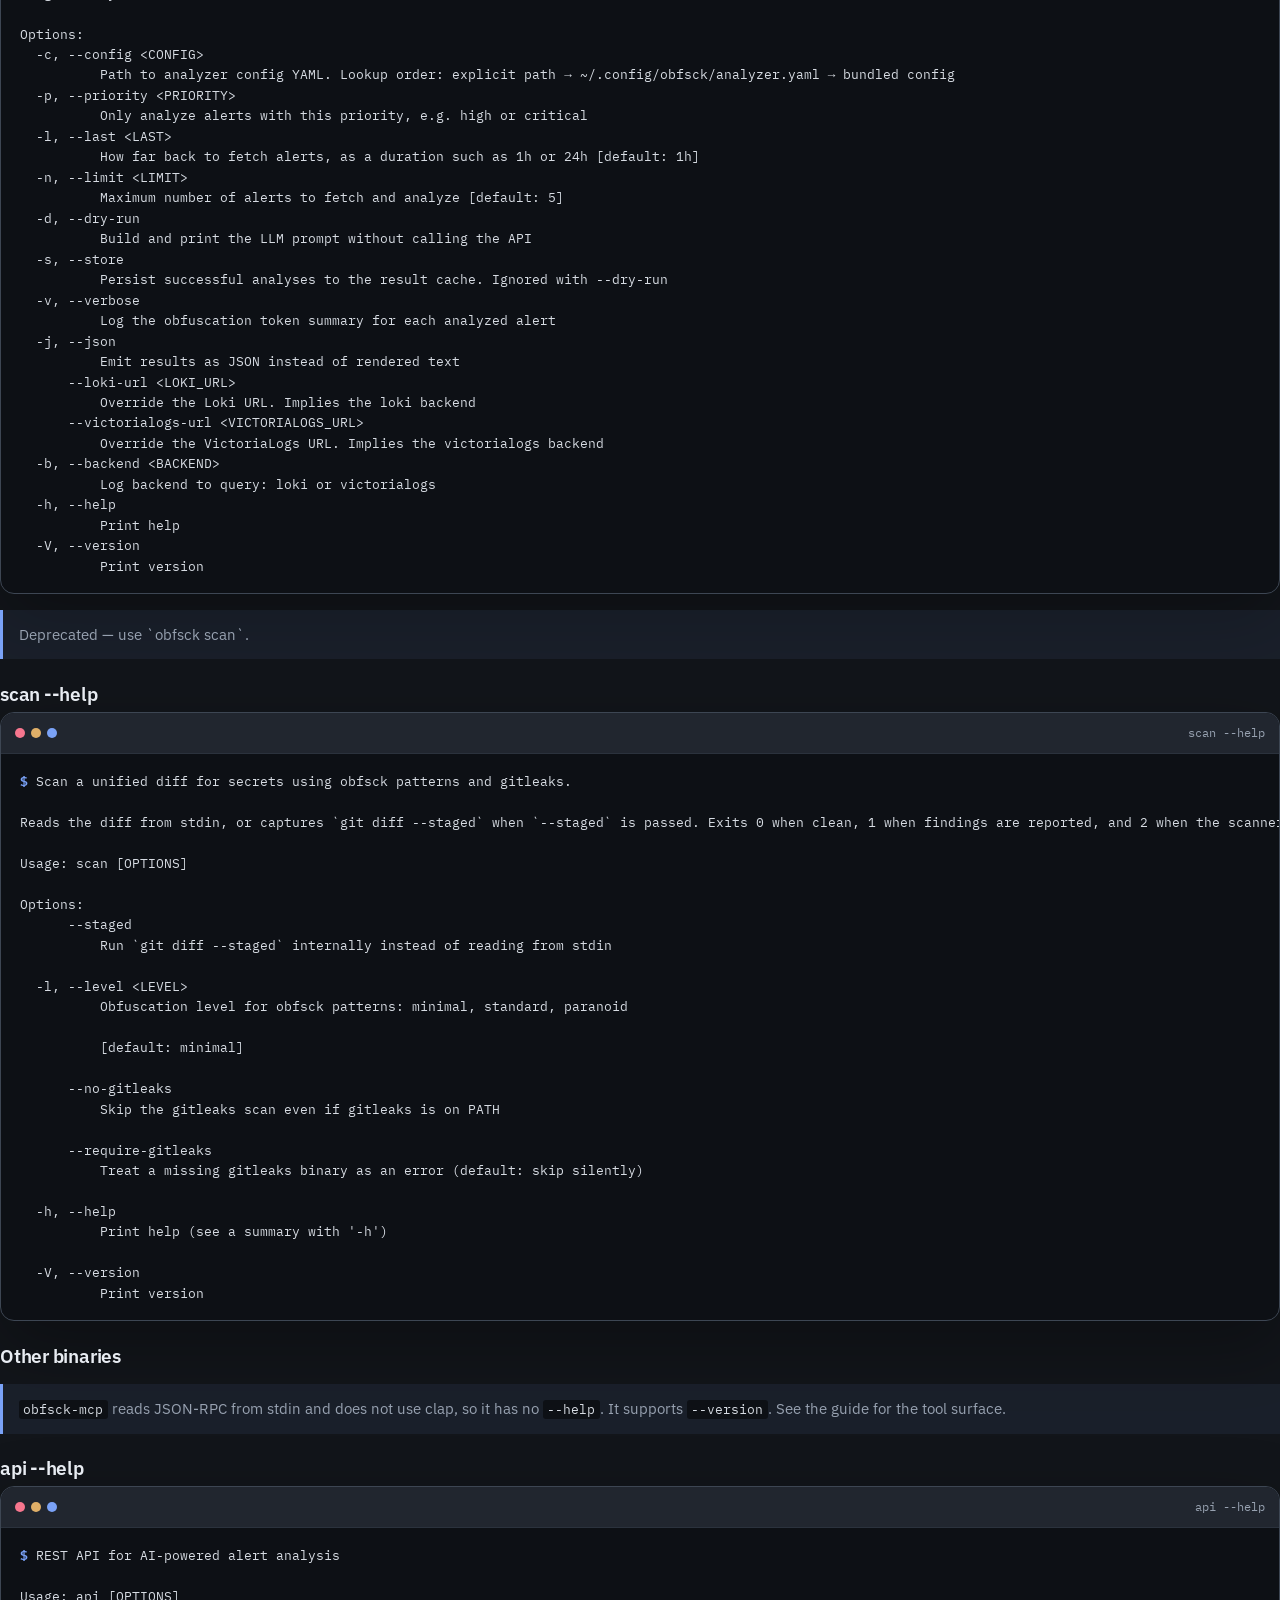
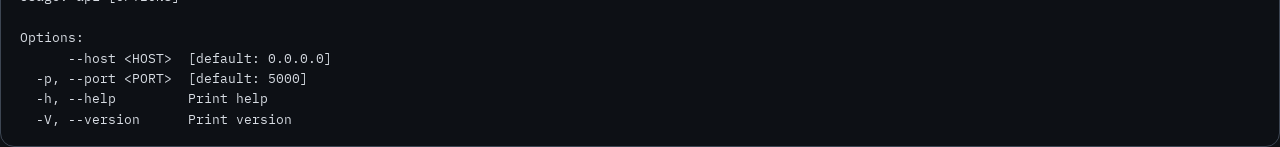
==== commit 23a88848: "fix(site): correct help output and behavioural claims on the reference site An audit of site/ agains" ====
--- a/site/cli.html
+++ b/site/cli.html
@@ -23,47 +23,18 @@
       <section id="cli" class="reveal">
         <h2>CLI</h2>
         <p class="note">
-          Captured by running each binary with <code>--help</code>. It cannot
-          drift from the tool the way a transcribed page can.
-        </p>
-        <h3 id="analyzer---help">analyzer --help</h3>
-<div class="terminal">
-  <div class="terminal-bar"><span class="label">analyzer --help</span></div>
-  <pre><span class="prompt">$</span> Alert Analyzer - LLM-powered security alert analysis
-
-Usage: analyzer [OPTIONS]
-
-Options:
-  -c, --config &lt;CONFIG&gt;                      
-  -p, --priority &lt;PRIORITY&gt;                  
-  -l, --last &lt;LAST&gt;                          [default: 1h]
-  -n, --limit &lt;LIMIT&gt;                        [default: 5]
-  -d, --dry-run                              
-  -s, --store                                
-  -v, --verbose                              
-  -j, --json                                 
-      --loki-url &lt;LOKI_URL&gt;                  
-      --victorialogs-url &lt;VICTORIALOGS_URL&gt;  
-  -b, --backend &lt;BACKEND&gt;                    
-  -h, --help                                 Print help
-  -V, --version                              Print version
-</pre>
-</div>
-        <h3 id="api---help">api --help</h3>
-<div class="terminal">
-  <div class="terminal-bar"><span class="label">api --help</span></div>
-  <pre><span class="prompt">$</span> REST API for AI-powered alert analysis
-
-Usage: api [OPTIONS]
-
-Options:
-      --host &lt;HOST&gt;  [default: 0.0.0.0]
-  -p, --port &lt;PORT&gt;  [default: 5000]
-  -h, --help         Print help
-  -V, --version      Print version
-</pre>
-</div>
-        <h3 id="obfsck---help">obfsck --help</h3>
+          Every block below is the real <code>--help</code> output, captured by
+          <code>scripts/gen_cli_help.py</code>. It is a transcription, so it can
+          drift; re-run that script after upgrading or changing any flag. Use
+          <code>--check</code> in CI to catch a stale page.
+        </p>
+        <h3 id="canonical-commands">Canonical commands</h3>
+        <p>
+          <code>obfsck</code> is the supported entry point. The standalone
+          <code>redact</code>, <code>analyzer</code>, and <code>scan</code>
+          binaries still exist for compatibility but warn on every run.
+        </p>
+<h3 id="obfsck---help">obfsck --help</h3>
 <div class="terminal">
   <div class="terminal-bar"><span class="label">obfsck --help</span></div>
   <pre><span class="prompt">$</span> Redact and analyze sensitive log data
@@ -73,6 +44,7 @@
 Commands:
   redact   Redact secrets and PII from a file or stdin
   analyze  Fetch and analyze security alerts
+  scan     Scan a diff for secrets using obfsck and gitleaks
   help     Print this message or the help of the given subcommand(s)
 
 Options:
@@ -80,63 +52,12 @@
   -V, --version  Print version
 </pre>
 </div>
-        <h3 id="obfsck-redact---help">obfsck redact --help</h3>
+<h3 id="obfsck-redact---help">obfsck redact --help</h3>
 <div class="terminal">
   <div class="terminal-bar"><span class="label">obfsck redact --help</span></div>
-  <pre><span class="prompt">$</span> Redact and analyze sensitive log data
-
-Usage: obfsck &lt;COMMAND&gt;
-
-Commands:
-  redact   Redact secrets and PII from a file or stdin
-  analyze  Fetch and analyze security alerts
-  help     Print this message or the help of the given subcommand(s)
-
-Options:
-  -h, --help     Print help
-  -V, --version  Print version
-</pre>
-</div>
-        <h3 id="obfsck-analyze---help">obfsck analyze --help</h3>
-<div class="terminal">
-  <div class="terminal-bar"><span class="label">obfsck analyze --help</span></div>
-  <pre><span class="prompt">$</span> Redact and analyze sensitive log data
-
-Usage: obfsck &lt;COMMAND&gt;
-
-Commands:
-  redact   Redact secrets and PII from a file or stdin
-  analyze  Fetch and analyze security alerts
-  help     Print this message or the help of the given subcommand(s)
-
-Options:
-  -h, --help     Print help
-  -V, --version  Print version
-</pre>
-</div>
-        <h3 id="obfsck-help---help">obfsck help --help</h3>
-<div class="terminal">
-  <div class="terminal-bar"><span class="label">obfsck help --help</span></div>
-  <pre><span class="prompt">$</span> Redact and analyze sensitive log data
-
-Usage: obfsck &lt;COMMAND&gt;
-
-Commands:
-  redact   Redact secrets and PII from a file or stdin
-  analyze  Fetch and analyze security alerts
-  help     Print this message or the help of the given subcommand(s)
-
-Options:
-  -h, --help     Print help
-  -V, --version  Print version
-</pre>
-</div>
-        <h3 id="redact---help">redact --help</h3>
-<div class="terminal">
-  <div class="terminal-bar"><span class="label">redact --help</span></div>
-  <pre><span class="prompt">$</span> Redact secrets and PII from a file or stdin. Output goes to stdout unless -o is given.
-
-Usage: redact [OPTIONS] [INPUT]
+  <pre><span class="prompt">$</span> Redact secrets and PII from a file or stdin
+
+Usage: obfsck redact [OPTIONS] [INPUT]
 
 Arguments:
   [INPUT]  Input file to redact. Reads from stdin if omitted
@@ -154,12 +75,48 @@
   -V, --version                Print version
 </pre>
 </div>
-        <h3 id="scan---help">scan --help</h3>
-<div class="terminal">
-  <div class="terminal-bar"><span class="label">scan --help</span></div>
-  <pre><span class="prompt">$</span> Scan a diff for secrets using obfsck and gitleaks. Reads unified diff from stdin or uses --staged to capture git diff automatically.
-
-Usage: scan [OPTIONS]
+<h3 id="obfsck-analyze---help">obfsck analyze --help</h3>
+<div class="terminal">
+  <div class="terminal-bar"><span class="label">obfsck analyze --help</span></div>
+  <pre><span class="prompt">$</span> Fetch and analyze security alerts
+
+Usage: obfsck analyze [OPTIONS]
+
+Options:
+  -c, --config &lt;CONFIG&gt;
+          Path to analyzer config YAML. Lookup order: explicit path → ~/.config/obfsck/analyzer.yaml → bundled config
+  -p, --priority &lt;PRIORITY&gt;
+          Only analyze alerts with this priority, e.g. high or critical
+  -l, --last &lt;LAST&gt;
+          How far back to fetch alerts, as a duration such as 1h or 24h [default: 1h]
+  -n, --limit &lt;LIMIT&gt;
+          Maximum number of alerts to fetch and analyze [default: 5]
+  -d, --dry-run
+          Build and print the LLM prompt without calling the API
+  -s, --store
+          Persist successful analyses to the result cache. Ignored with --dry-run
+  -v, --verbose
+          Log the obfuscation token summary for each analyzed alert
+  -j, --json
+          Emit results as JSON instead of rendered text
+      --loki-url &lt;LOKI_URL&gt;
+          Override the Loki URL. Implies the loki backend
+      --victorialogs-url &lt;VICTORIALOGS_URL&gt;
+          Override the VictoriaLogs URL. Implies the victorialogs backend
+  -b, --backend &lt;BACKEND&gt;
+          Log backend to query: loki or victorialogs
+  -h, --help
+          Print help
+  -V, --version
+          Print version
+</pre>
+</div>
+<h3 id="obfsck-scan---help">obfsck scan --help</h3>
+<div class="terminal">
+  <div class="terminal-bar"><span class="label">obfsck scan --help</span></div>
+  <pre><span class="prompt">$</span> Scan a diff for secrets using obfsck and gitleaks
+
+Usage: obfsck scan [OPTIONS]
 
 Options:
       --staged            Run `git diff --staged` internally instead of reading from stdin
@@ -170,6 +127,125 @@
   -V, --version           Print version
 </pre>
 </div>
+        <h3 id="deprecated-binaries">Deprecated binaries</h3>
+        <p>
+          Each of these prints a deprecation warning to stderr and forwards to
+          the canonical subcommand. They are kept so existing pre-commit hooks
+          and CI jobs keep working.
+        </p>
+        <p class="note">Deprecated &mdash; use `obfsck redact`.</p>
+<h3 id="redact---help">redact --help</h3>
+<div class="terminal">
+  <div class="terminal-bar"><span class="label">redact --help</span></div>
+  <pre><span class="prompt">$</span> Redact secrets and PII from a file or stdin. Output goes to stdout unless -o is given.
+
+Usage: redact [OPTIONS] [INPUT]
+
+Arguments:
+  [INPUT]  Input file to redact. Reads from stdin if omitted
+
+Options:
+  -o, --output &lt;OUTPUT&gt;        Write redacted output to this file instead of stdout
+  -l, --level &lt;LEVEL&gt;          Obfuscation level: minimal, standard, paranoid [default: minimal]
+  -c, --config &lt;CONFIG&gt;        Path to secrets YAML config. Lookup order: explicit path → ~/.config/obfsck/secrets.yaml → bundled config
+      --audit                  Print a per-pattern match report to stderr. Output is still written to stdout
+      --profile &lt;PROFILE&gt;      Preset profile: default, pii, full, paranoid [default: default]
+      --pii &lt;PII&gt;              Enable or disable PII redaction (email, IP, names, SSN, etc.). Secrets (API keys, tokens) are always redacted regardless of this flag. Accepted values: on, off, true, false, yes, no, 1, 0 [default: on]
+      --allowlist &lt;VALUE&gt;      Values to never redact, even if they match a pattern. Repeatable. Also loaded from ~/.config/obfsck/allowlist (one entry per line)
+      --allowlist-file &lt;PATH&gt;  File containing allowlist entries, one per line
+  -h, --help                   Print help
+  -V, --version                Print version
+</pre>
+</div>
+        <p class="note">Deprecated &mdash; use `obfsck analyze`.</p>
+<h3 id="analyzer---help">analyzer --help</h3>
+<div class="terminal">
+  <div class="terminal-bar"><span class="label">analyzer --help</span></div>
+  <pre><span class="prompt">$</span> Alert Analyzer - LLM-powered security alert analysis
+
+Usage: analyzer [OPTIONS]
+
+Options:
+  -c, --config &lt;CONFIG&gt;
+          Path to analyzer config YAML. Lookup order: explicit path → ~/.config/obfsck/analyzer.yaml → bundled config
+  -p, --priority &lt;PRIORITY&gt;
+          Only analyze alerts with this priority, e.g. high or critical
+  -l, --last &lt;LAST&gt;
+          How far back to fetch alerts, as a duration such as 1h or 24h [default: 1h]
+  -n, --limit &lt;LIMIT&gt;
+          Maximum number of alerts to fetch and analyze [default: 5]
+  -d, --dry-run
+          Build and print the LLM prompt without calling the API
+  -s, --store
+          Persist successful analyses to the result cache. Ignored with --dry-run
+  -v, --verbose
+          Log the obfuscation token summary for each analyzed alert
+  -j, --json
+          Emit results as JSON instead of rendered text
+      --loki-url &lt;LOKI_URL&gt;
+          Override the Loki URL. Implies the loki backend
+      --victorialogs-url &lt;VICTORIALOGS_URL&gt;
+          Override the VictoriaLogs URL. Implies the victorialogs backend
+  -b, --backend &lt;BACKEND&gt;
+          Log backend to query: loki or victorialogs
+  -h, --help
+          Print help
+  -V, --version
+          Print version
+</pre>
+</div>
+        <p class="note">Deprecated &mdash; use `obfsck scan`.</p>
+<h3 id="scan---help">scan --help</h3>
+<div class="terminal">
+  <div class="terminal-bar"><span class="label">scan --help</span></div>
+  <pre><span class="prompt">$</span> Scan a unified diff for secrets using obfsck patterns and gitleaks.
+
+Reads the diff from stdin, or captures `git diff --staged` when `--staged` is passed. Exits 0 when clean, 1 when findings are reported, and 2 when the scanner itself cannot run.
+
+Usage: scan [OPTIONS]
+
+Options:
+      --staged
+          Run `git diff --staged` internally instead of reading from stdin
+
+  -l, --level &lt;LEVEL&gt;
+          Obfuscation level for obfsck patterns: minimal, standard, paranoid
+          
+          [default: minimal]
+
+      --no-gitleaks
+          Skip the gitleaks scan even if gitleaks is on PATH
+
+      --require-gitleaks
+          Treat a missing gitleaks binary as an error (default: skip silently)
+
+  -h, --help
+          Print help (see a summary with &#x27;-h&#x27;)
+
+  -V, --version
+          Print version
+</pre>
+</div>
+        <h3 id="other-binaries">Other binaries</h3>
+        <p class="note">
+          <code>obfsck-mcp</code> reads JSON-RPC from stdin and does not use
+          clap, so it has no <code>--help</code>. It supports
+          <code>--version</code>. See the guide for the tool surface.
+        </p>
+<h3 id="api---help">api --help</h3>
+<div class="terminal">
+  <div class="terminal-bar"><span class="label">api --help</span></div>
+  <pre><span class="prompt">$</span> REST API for AI-powered alert analysis
+
+Usage: api [OPTIONS]
+
+Options:
+      --host &lt;HOST&gt;  [default: 0.0.0.0]
+  -p, --port &lt;PORT&gt;  [default: 5000]
+  -h, --help         Print help
+  -V, --version      Print version
+</pre>
+</div>
       </section>
     </main>
   </body>
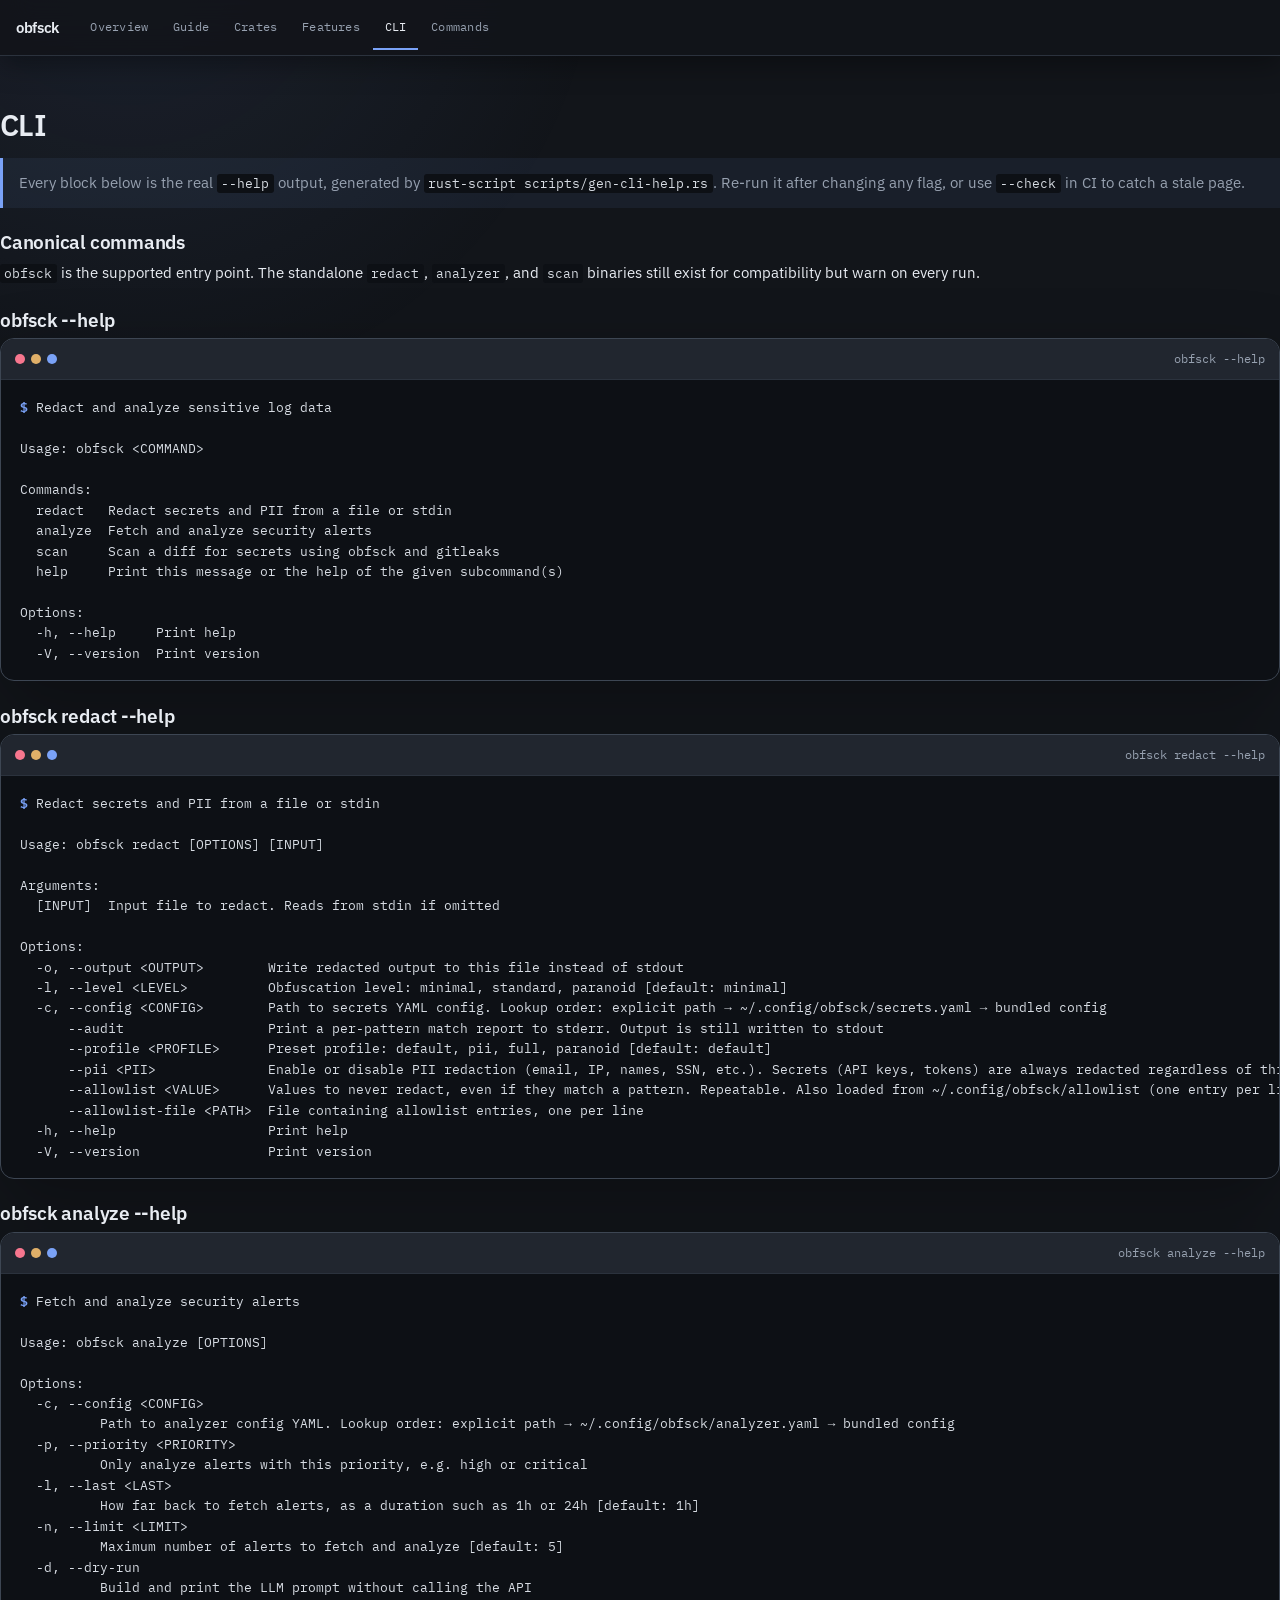
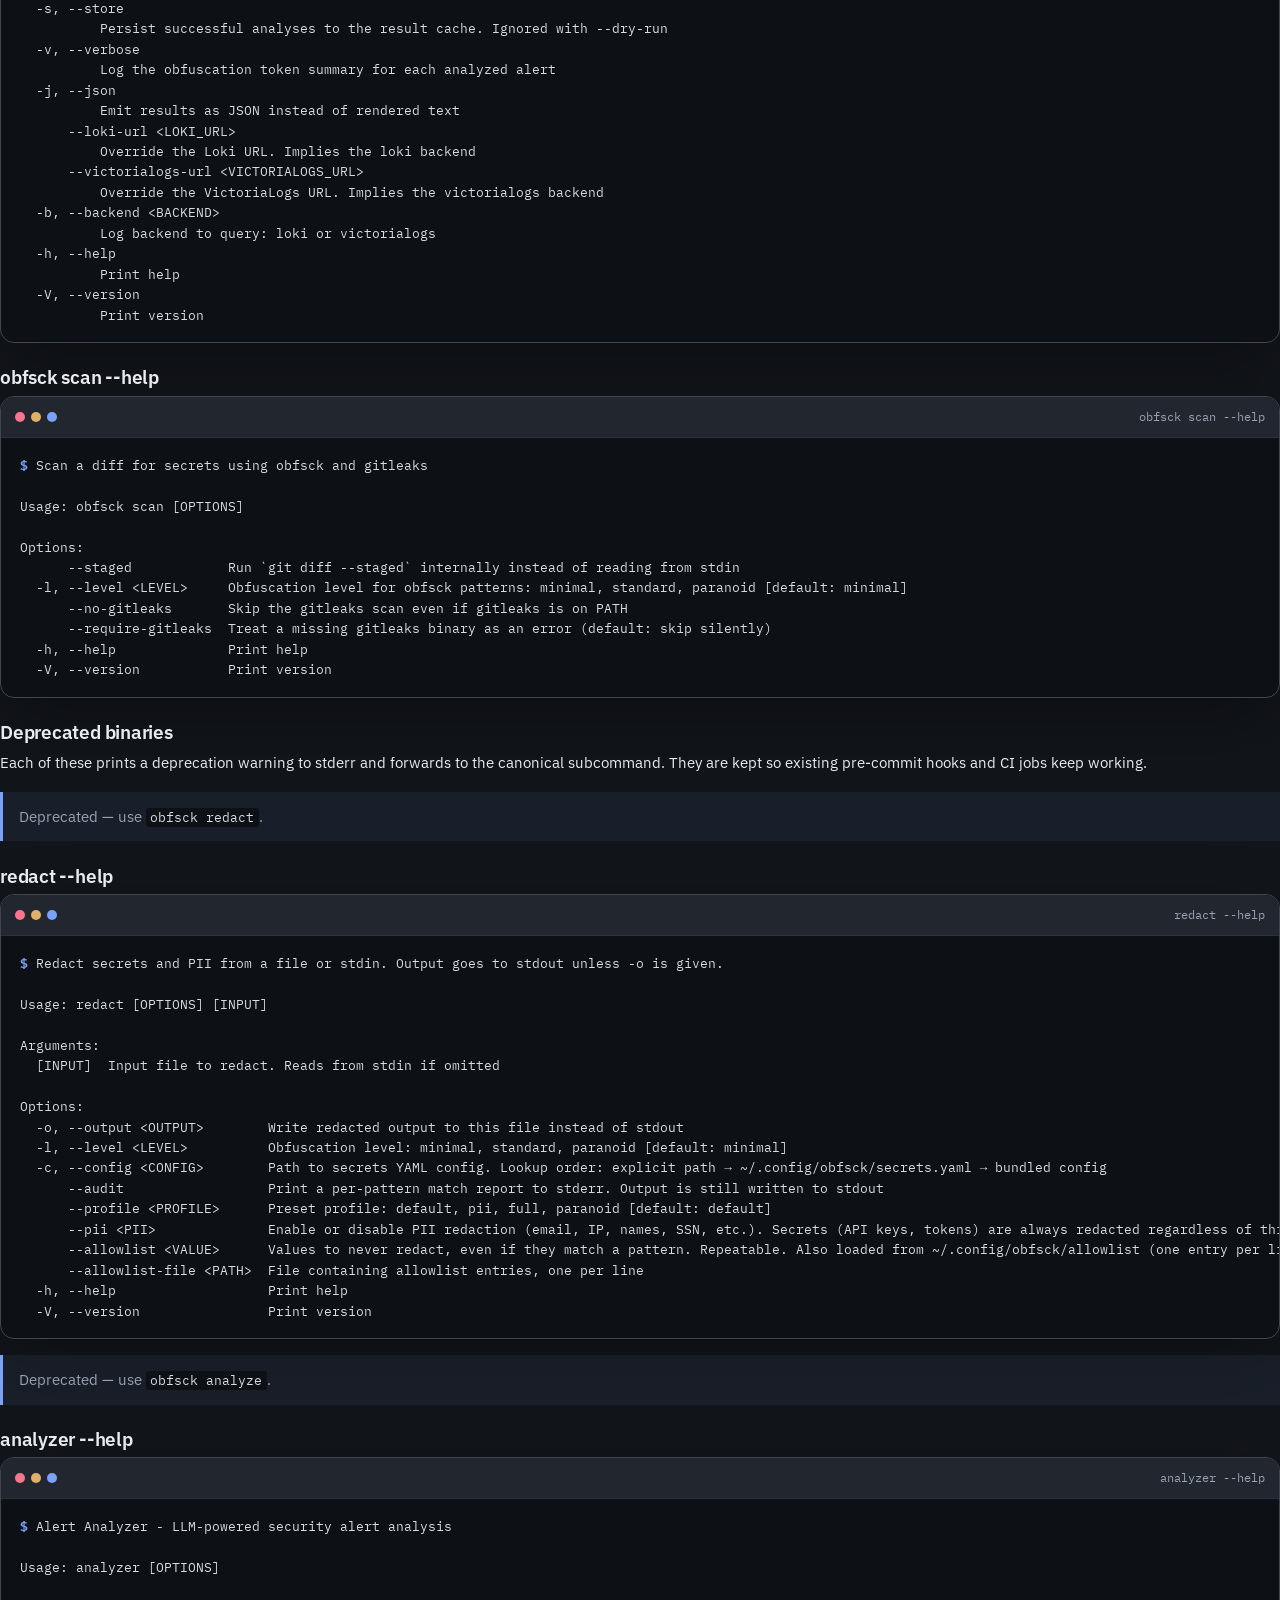
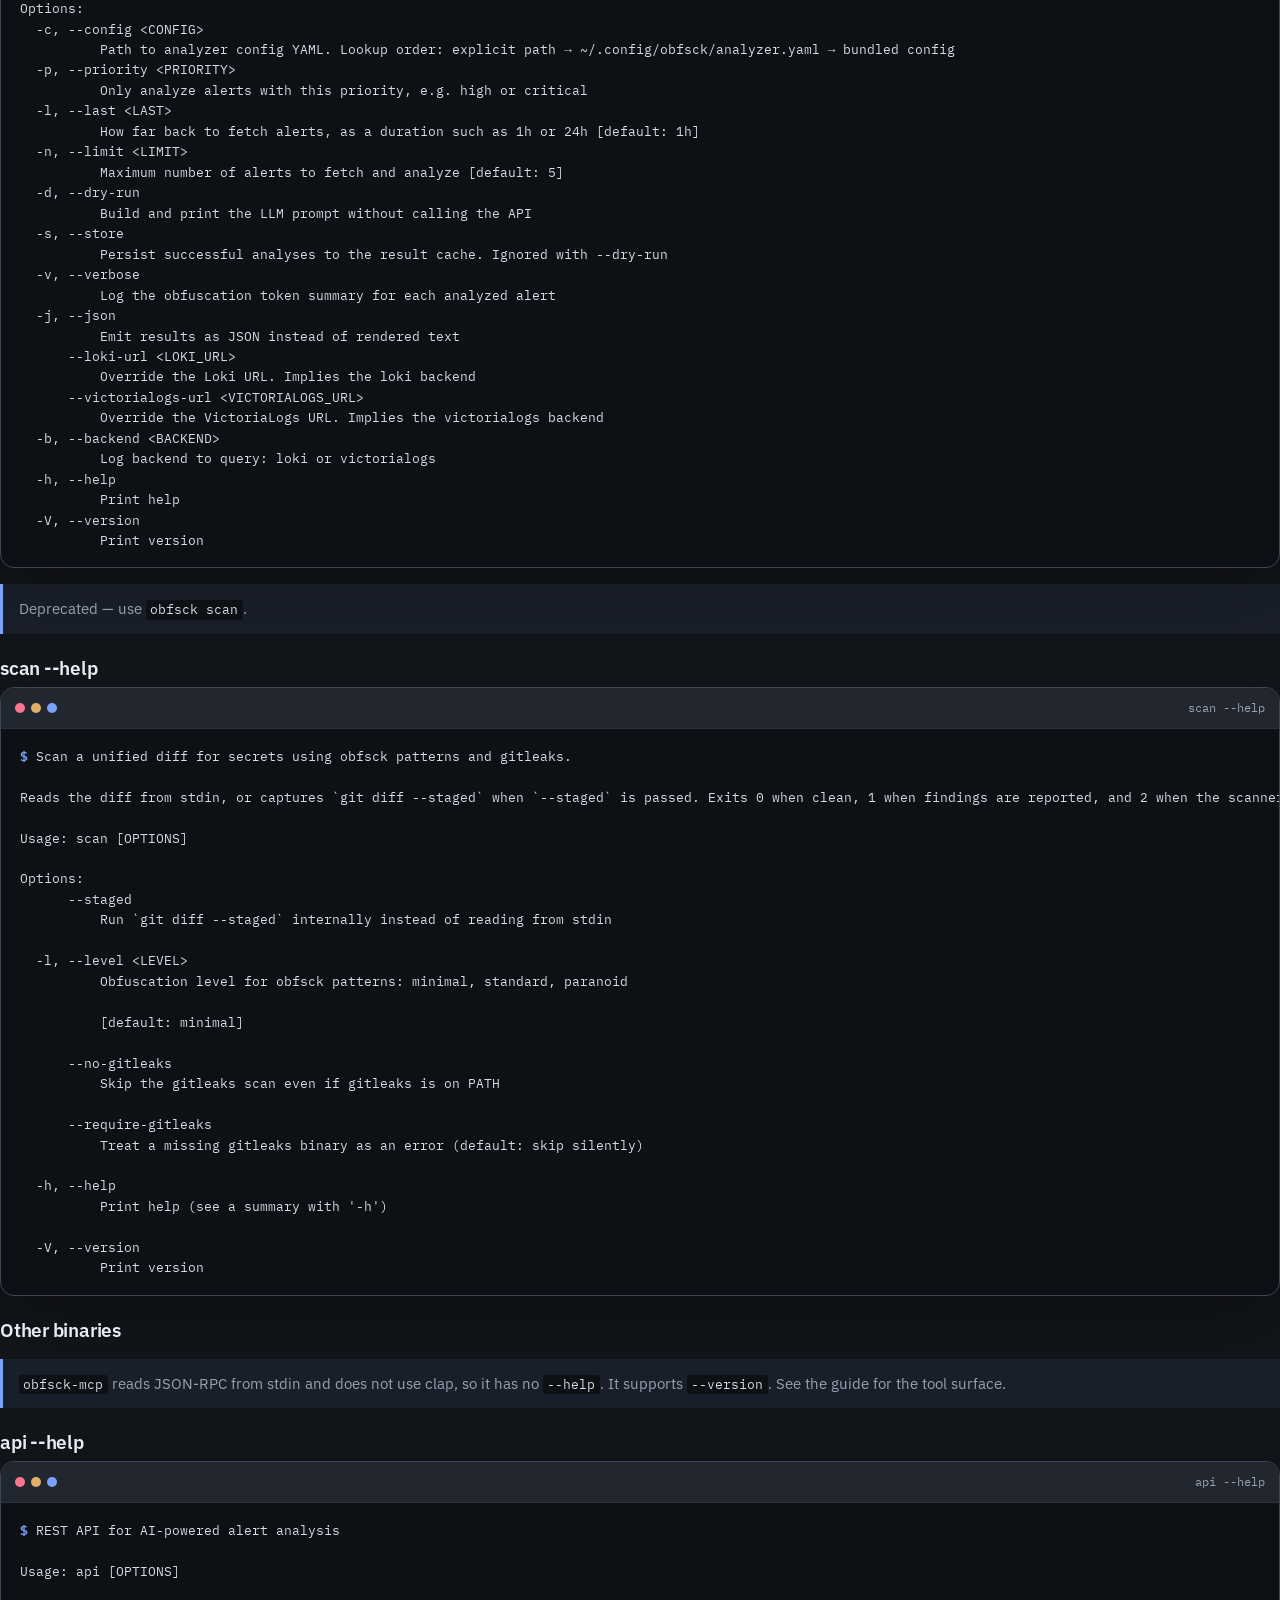
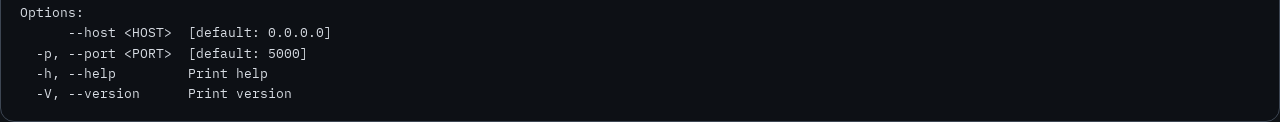
==== commit 287e0789: "ci(site): gate documentation drift in CI, just ci, and pre-push The reference site is published to G" ====
--- a/site/cli.html
+++ b/site/cli.html
@@ -23,10 +23,10 @@
       <section id="cli" class="reveal">
         <h2>CLI</h2>
         <p class="note">
-          Every block below is the real <code>--help</code> output, captured by
-          <code>scripts/gen_cli_help.py</code>. It is a transcription, so it can
-          drift; re-run that script after upgrading or changing any flag. Use
-          <code>--check</code> in CI to catch a stale page.
+          Every block below is the real <code>--help</code> output, generated by
+          <code>rust-script scripts/gen-cli-help.rs</code>. Re-run it after
+          changing any flag, or use <code>--check</code> in CI to catch a
+          stale page.
         </p>
         <h3 id="canonical-commands">Canonical commands</h3>
         <p>
@@ -133,7 +133,7 @@
           the canonical subcommand. They are kept so existing pre-commit hooks
           and CI jobs keep working.
         </p>
-        <p class="note">Deprecated &mdash; use `obfsck redact`.</p>
+        <p class="note">Deprecated &mdash; use <code>obfsck redact</code>.</p>
 <h3 id="redact---help">redact --help</h3>
 <div class="terminal">
   <div class="terminal-bar"><span class="label">redact --help</span></div>
@@ -157,7 +157,7 @@
   -V, --version                Print version
 </pre>
 </div>
-        <p class="note">Deprecated &mdash; use `obfsck analyze`.</p>
+        <p class="note">Deprecated &mdash; use <code>obfsck analyze</code>.</p>
 <h3 id="analyzer---help">analyzer --help</h3>
 <div class="terminal">
   <div class="terminal-bar"><span class="label">analyzer --help</span></div>
@@ -194,7 +194,7 @@
           Print version
 </pre>
 </div>
-        <p class="note">Deprecated &mdash; use `obfsck scan`.</p>
+        <p class="note">Deprecated &mdash; use <code>obfsck scan</code>.</p>
 <h3 id="scan---help">scan --help</h3>
 <div class="terminal">
   <div class="terminal-bar"><span class="label">scan --help</span></div>
